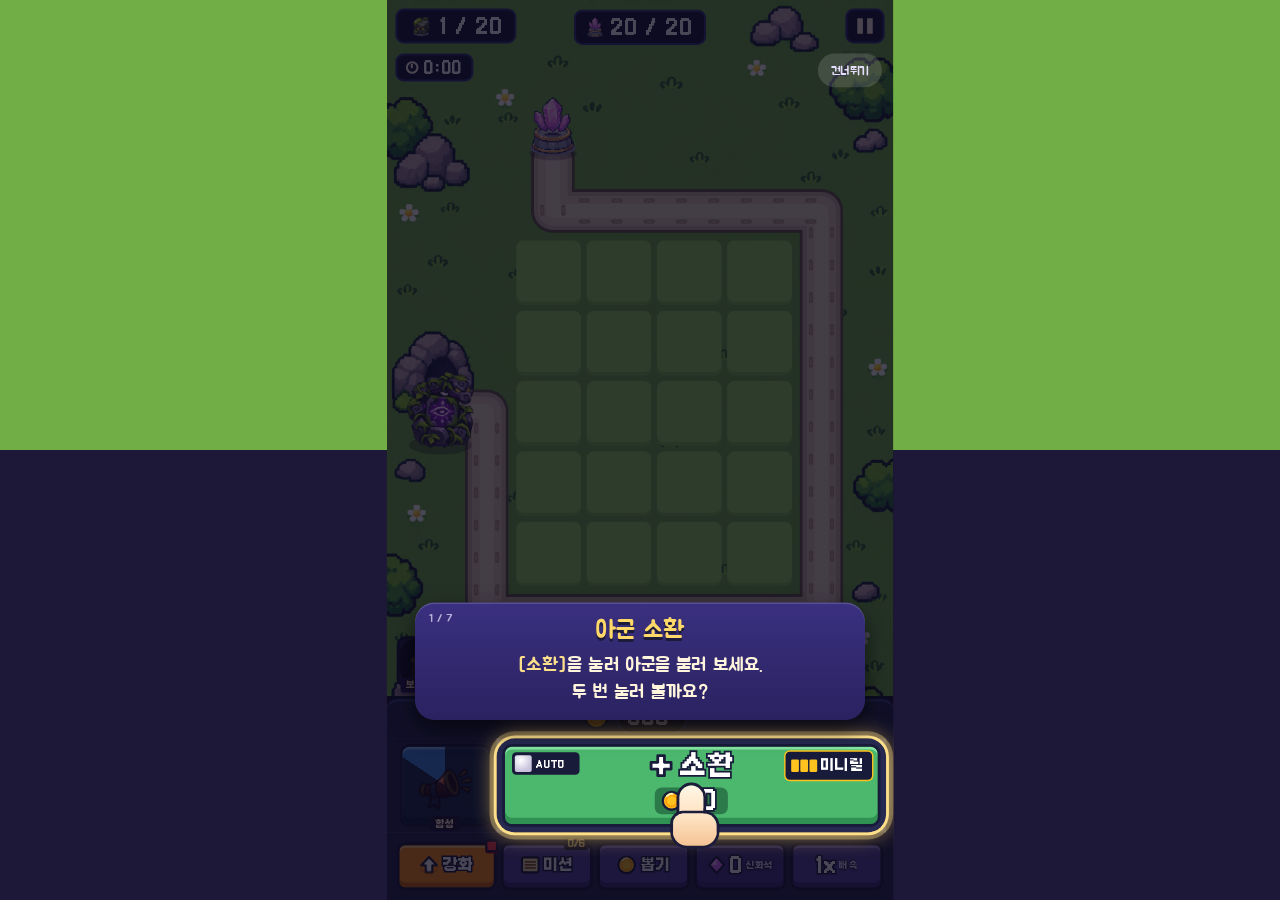
==== v3/game.html @ de02b801 "deploy 202611251339" ====
<!doctype html>
<!-- 마블 디펜스 3 판(4×4 직사각형 밀어 합치기 · 캐릭터 아군 · 매끈한 톤). v3/outgame.html이 ?embed=1로 iframe에 연다(단독으로도 열림).
     규칙(sim)은 본편 js + v3/js 층, 그리기는 v3/js/view3.js(본편 render*.js를 쓰지 않음) -->
<html lang="ko">
<head>
<meta charset="utf-8">
<meta name="robots" content="noindex">
<base href="../">
<meta name="viewport" content="width=device-width, initial-scale=1, viewport-fit=cover, user-scalable=no">
<meta name="theme-color" content="#1b1838">
<title>마블 디펜스 3</title>
<link rel="stylesheet" href="css/font.css?v=202611251339">
<link rel="stylesheet" href="css/style.css?v=202611251339">
<link rel="stylesheet" href="css/v54.css?v=202611251339">
<link rel="stylesheet" href="css/v56.css?v=202611251339">
<link rel="stylesheet" href="css/v57.css?v=202611251339">
<link rel="stylesheet" href="css/v58.css?v=202611251339">
<link rel="stylesheet" href="css/v59.css?v=202611251339">
<link rel="stylesheet" href="v3/lab.css?v=202611251339">
<link rel="stylesheet" href="v3/game.css?v=202611251339">
<link rel="stylesheet" href="v3/game3.css?v=202611251339">
  <link rel="stylesheet" href="v3/tone_game.css?v=202611251339">
<link rel="stylesheet" href="v3/reel3.css?v=202611251339">
</head>
<body class="v3">
<div id="wrap">
  <div id="stage">
    <canvas id="world"></canvas>

    <!-- 위 HUD -->
    <div id="topbar">
      <div class="pill" id="roundPill"><span class="die mini"><i></i><i></i><i></i></span><b id="roundTxt">0 / 20</b></div>
      <div class="pill" id="gauge"><img id="gaugeIco" alt=""><div class="bar"><i id="gaugeFill"></i></div><b id="gaugeTxt">20 / 20</b></div>
      <button class="pill sq" id="pauseBtn" aria-label="일시정지"><span class="pz"></span><span class="pz"></span></button>
    </div>
    <div id="subbar">
      <div id="chips"></div>
      <div id="timeGrp"><div class="pill small" id="timerPill"><span class="clock"></span><b id="timerTxt">0:21</b></div></div>
    </div>
    <div id="waveChip" class="v3chip"></div>
    <div id="bossBar" hidden><b id="bossName">보스</b><span id="bossInfo"></span><div class="bar"><i id="bossFill"></i></div></div>
    <div id="warnFx" hidden><div class="vig"></div><div class="dim"></div><div class="info"><b id="warnName">보스</b><span id="warnDesc"></span><small id="warnSub"></small></div><div class="band"><div class="stripes"></div><div class="mid"><b class="wt">WARNING</b><img id="warnImg" alt=""></div><div class="stripes"></div></div></div>
    <div id="missionBox" class="hudbox" hidden><div class="hd">미션 <span id="missionTime"></span></div><div id="missionName"></div><div class="bar"><i id="missionFill"></i></div><div id="missionProg"></div></div>
    <div id="comboBox" class="hudbox" hidden><div class="hd">연속 출동</div><div id="comboN">×0</div><div id="comboPct">+0%</div><div id="stackTxt" hidden></div></div>

    <button id="p2Btn" hidden><span class="p2tag">2P</span><span class="dice2"><span class="die" id="p2A"></span><span class="die" id="p2B"></span></span><b id="p2Cost">20</b><i id="p2Gold">금화 0</i></button>
    <button id="truckBtn" class="roundbtn" aria-label="보물 수레"><img src="v3/img/px/obj/cart.png" alt="" onerror="this.src='assets/img/x_truck.png'"><div class="cd" id="truckCd"></div><span class="tag">보물 수레</span></button>

    <div id="offerCard" hidden>
      <div class="oc-imgs"><img id="ocFrom" alt=""><span class="arr">▶</span><img id="ocTo" alt=""></div>
      <div class="oc-mid"><div class="oc-k">단계업</div><div class="oc-n" id="ocName"></div><label class="oc-auto"><input type="checkbox" id="ocAuto"> 자동</label></div>
      <div class="oc-btns"><button id="offerBtn"><span class="up">▲</span><span class="cc"><span class="coin"></span><b id="offerCost">0</b></span></button><button id="ocNo">넘기기</button></div>
      <i id="offerBar"></i>
    </div>

    <!-- 아래 조작 패널: 금화 · [지휘관] [소환] [강화] — 강화(능력치 업)는 단추를 눌러야 뜨는 창(랜덤다이스2 · 운빨존많겜처럼 상시 노출 X) -->
    <div id="panel">
      <div id="goldRow"><span class="coin big"></span><b id="goldTxt">0</b></div>
      <div id="mainRow">
        <button id="cmdBtn" class="roundbtn" aria-label="지휘관"><img id="cmdImg" alt=""><div class="cd" id="cmdCd"></div><span class="tag" id="cmdTag">지휘관</span></button>
        <button id="gdBtn" class="slot" hidden><img id="gdImg" alt=""><b id="gdN">×0</b><span class="lab">황금 주사위</span></button>
        <button id="rollBtn"><div class="dice2"><span class="die" id="dieA"></span><span class="die" id="dieB"></span></div><div class="cost"><span class="coin"></span><b id="rollCost">10</b></div><span id="autoBtn" role="switch" aria-checked="false" aria-label="자동 소환"><i class="kn"></i><b>AUTO</b></span></button>
        <div id="pawnSlot" class="slot" hidden><img id="pawnImg" alt=""><span class="lab" id="pawnName"></span></div>
        <div id="dpad" role="group" aria-label="밀기 방향"><button data-d="-V" class="dp up" aria-label="위로 밀기"></button><button data-d="-U" class="dp lf" aria-label="왼쪽으로 밀기"></button><button data-d="+U" class="dp rt" aria-label="오른쪽으로 밀기"></button><button data-d="+V" class="dp dn" aria-label="아래로 밀기"></button><span class="dpc">밀기</span></div>
      </div>
      <!-- [v3.1] 아래 줄(랜다2 · 운빨존많겜 아래 줄처럼): 미션 · 조합(전설 · 신화) · 신화석 · 배속 -->
      <div id="subRow">
        <button id="upBtn" class="sub" aria-label="강화" aria-expanded="false"><span class="ico"></span><b>강화</b><i class="dot" hidden></i></button>
        <button id="misBtn" class="sub"><span class="si mis"></span><b>미션</b><i id="misN">0/6</i></button>
        <button id="mixBtn" class="sub"><span class="si mix"></span><b>조합</b><i id="mixN" hidden>!</i></button>
        <div id="mythChip" class="sub chip3"><span class="si gem"></span><b id="mythN">0</b><small>신화석</small></div>
        <button id="spdBtn" class="sub"><b id="spdTxt">1x</b><small>배속</small></button>
      </div>
      <div id="v3Sheet" hidden><div class="us-hd"><b id="v3SheetT">조합</b><span id="v3SheetS"></span><button id="v3SheetX" aria-label="닫기">✕</button></div><div id="v3SheetB"></div></div>
      <div id="upSheet" hidden>
        <div class="us-hd"><b>아군 강화</b><span>강화는 판이 끝날 때까지 유지돼요</span><button id="upClose" aria-label="닫기">✕</button></div>
        <div id="deckRow"></div>
      </div>
    </div>

    <canvas id="top"></canvas>
    <div id="infoBox" hidden></div>
    <div id="toast" hidden></div>
    <div id="modal" hidden></div>
    <div id="errbox" hidden></div>
    <div id="loading"><div class="ld">불러오는 중…</div></div>
  </div>
</div>
<script src="v3/js/manifest3.js?v=202611251339"></script>
<script src="js/data.js?v=202611251339"></script>
<script src="v3/js/geom3.js?v=202611251339"></script>
<script src="js/meta.js?v=202611251339"></script>
<script src="v3/js/v2_data.js?v=202611251339"></script>
<script src="v3/js/v3_data.js?v=202611251339"></script>
<script src="js/behave.js?v=202611251339"></script>
<script src="js/coop.js?v=202611251339"></script>
<script src="js/sim.js?v=202611251339"></script>
<script src="v3/js/lab_cfg.js?v=202611251339"></script>
<script src="v3/js/lab_core.js?v=202611251339"></script>
<script src="v3/js/lab_geo.js?v=202611251339"></script>
<script src="v3/js/lab_slide.js?v=202611251339"></script>
<script>LAB_CORE(SIM, DATA, GEOM, LAB); LAB_SLIDE(SIM, DATA, GEOM, LAB, LAB_GEO);</script>
<script src="v3/js/grade3.js?v=202611251339"></script>
<script>GRADE3.install(SIM, DATA);</script>
<script src="v3/js/lab_botlogic.js?v=202611251339"></script>
<script src="js/audio.js?v=202611251339"></script>
<script src="js/haptic.js?v=202611251339"></script>
<script src="js/net.js?v=202611251339"></script>
<script src="v3/js/view3.js?v=202611251339"></script>
<script src="v3/js/fxsheets.js?v=202611251339"></script>
<script src="v3/js/fx3.js?v=202611251339"></script>
<script src="js/ui.js?v=202611251339"></script>
<script src="v3/js/lab_app.js?v=202611251339"></script>
<script src="v3/js/lab_ui.js?v=202611251339"></script>
<script src="v3/js/ui3.js?v=202611251339"></script>
<script src="v3/js/tut3.js?v=202611251339"></script>
<script src="v3/js/reel3.js?v=202611251339"></script>
<script src="js/main.js?v=202611251339"></script>
</body>
</html>
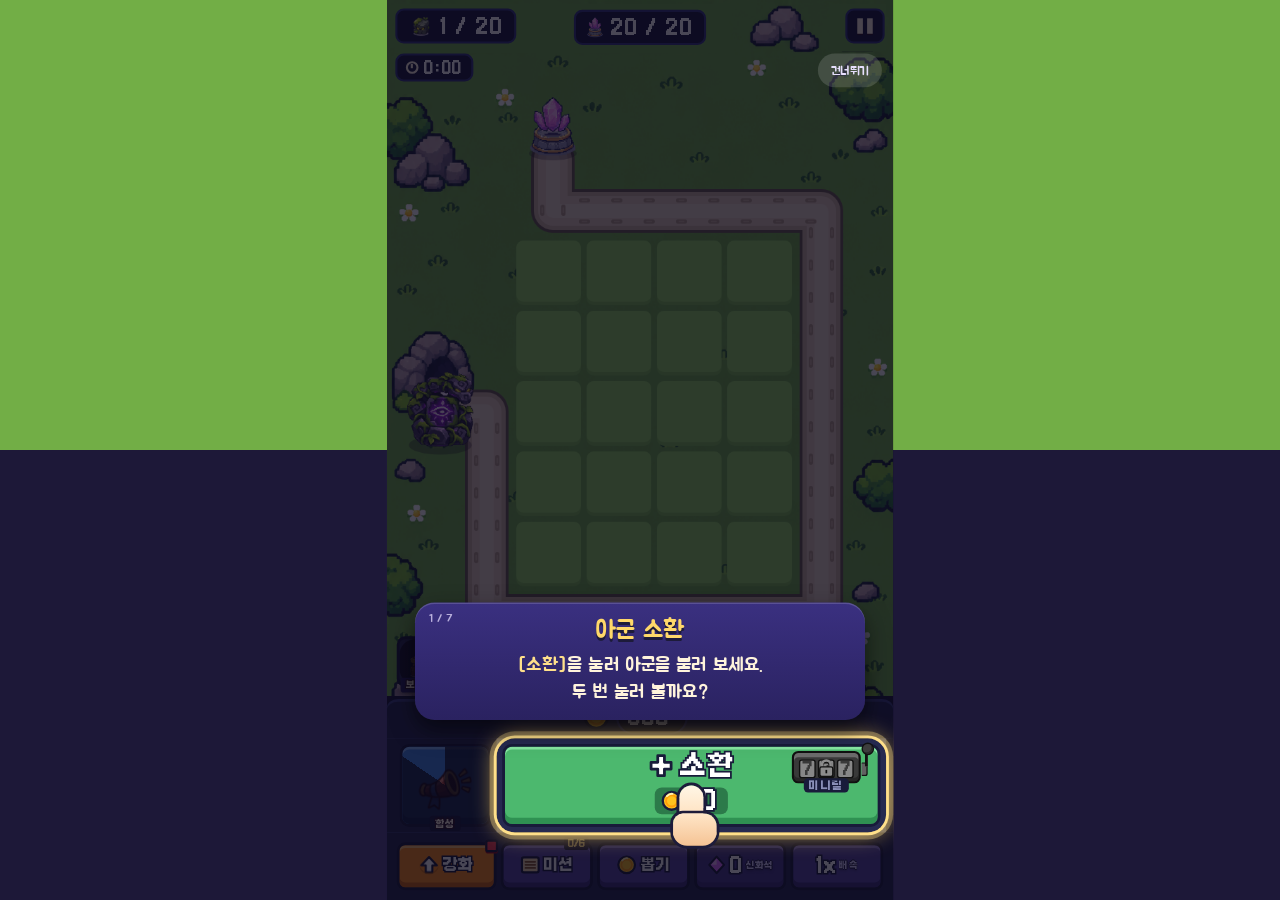
==== commit b65c0730: "deploy 202611251420" ====
--- a/v3/game.html
+++ b/v3/game.html
@@ -9,18 +9,18 @@
 <meta name="viewport" content="width=device-width, initial-scale=1, viewport-fit=cover, user-scalable=no">
 <meta name="theme-color" content="#1b1838">
 <title>마블 디펜스 3</title>
-<link rel="stylesheet" href="css/font.css?v=202611251339">
-<link rel="stylesheet" href="css/style.css?v=202611251339">
-<link rel="stylesheet" href="css/v54.css?v=202611251339">
-<link rel="stylesheet" href="css/v56.css?v=202611251339">
-<link rel="stylesheet" href="css/v57.css?v=202611251339">
-<link rel="stylesheet" href="css/v58.css?v=202611251339">
-<link rel="stylesheet" href="css/v59.css?v=202611251339">
-<link rel="stylesheet" href="v3/lab.css?v=202611251339">
-<link rel="stylesheet" href="v3/game.css?v=202611251339">
-<link rel="stylesheet" href="v3/game3.css?v=202611251339">
-  <link rel="stylesheet" href="v3/tone_game.css?v=202611251339">
-<link rel="stylesheet" href="v3/reel3.css?v=202611251339">
+<link rel="stylesheet" href="css/font.css?v=202611251420">
+<link rel="stylesheet" href="css/style.css?v=202611251420">
+<link rel="stylesheet" href="css/v54.css?v=202611251420">
+<link rel="stylesheet" href="css/v56.css?v=202611251420">
+<link rel="stylesheet" href="css/v57.css?v=202611251420">
+<link rel="stylesheet" href="css/v58.css?v=202611251420">
+<link rel="stylesheet" href="css/v59.css?v=202611251420">
+<link rel="stylesheet" href="v3/lab.css?v=202611251420">
+<link rel="stylesheet" href="v3/game.css?v=202611251420">
+<link rel="stylesheet" href="v3/game3.css?v=202611251420">
+  <link rel="stylesheet" href="v3/tone_game.css?v=202611251420">
+<link rel="stylesheet" href="v3/reel3.css?v=202611251420">
 </head>
 <body class="v3">
 <div id="wrap">
@@ -86,35 +86,35 @@
     <div id="loading"><div class="ld">불러오는 중…</div></div>
   </div>
 </div>
-<script src="v3/js/manifest3.js?v=202611251339"></script>
-<script src="js/data.js?v=202611251339"></script>
-<script src="v3/js/geom3.js?v=202611251339"></script>
-<script src="js/meta.js?v=202611251339"></script>
-<script src="v3/js/v2_data.js?v=202611251339"></script>
-<script src="v3/js/v3_data.js?v=202611251339"></script>
-<script src="js/behave.js?v=202611251339"></script>
-<script src="js/coop.js?v=202611251339"></script>
-<script src="js/sim.js?v=202611251339"></script>
-<script src="v3/js/lab_cfg.js?v=202611251339"></script>
-<script src="v3/js/lab_core.js?v=202611251339"></script>
-<script src="v3/js/lab_geo.js?v=202611251339"></script>
-<script src="v3/js/lab_slide.js?v=202611251339"></script>
+<script src="v3/js/manifest3.js?v=202611251420"></script>
+<script src="js/data.js?v=202611251420"></script>
+<script src="v3/js/geom3.js?v=202611251420"></script>
+<script src="js/meta.js?v=202611251420"></script>
+<script src="v3/js/v2_data.js?v=202611251420"></script>
+<script src="v3/js/v3_data.js?v=202611251420"></script>
+<script src="js/behave.js?v=202611251420"></script>
+<script src="js/coop.js?v=202611251420"></script>
+<script src="js/sim.js?v=202611251420"></script>
+<script src="v3/js/lab_cfg.js?v=202611251420"></script>
+<script src="v3/js/lab_core.js?v=202611251420"></script>
+<script src="v3/js/lab_geo.js?v=202611251420"></script>
+<script src="v3/js/lab_slide.js?v=202611251420"></script>
 <script>LAB_CORE(SIM, DATA, GEOM, LAB); LAB_SLIDE(SIM, DATA, GEOM, LAB, LAB_GEO);</script>
-<script src="v3/js/grade3.js?v=202611251339"></script>
+<script src="v3/js/grade3.js?v=202611251420"></script>
 <script>GRADE3.install(SIM, DATA);</script>
-<script src="v3/js/lab_botlogic.js?v=202611251339"></script>
-<script src="js/audio.js?v=202611251339"></script>
-<script src="js/haptic.js?v=202611251339"></script>
-<script src="js/net.js?v=202611251339"></script>
-<script src="v3/js/view3.js?v=202611251339"></script>
-<script src="v3/js/fxsheets.js?v=202611251339"></script>
-<script src="v3/js/fx3.js?v=202611251339"></script>
-<script src="js/ui.js?v=202611251339"></script>
-<script src="v3/js/lab_app.js?v=202611251339"></script>
-<script src="v3/js/lab_ui.js?v=202611251339"></script>
-<script src="v3/js/ui3.js?v=202611251339"></script>
-<script src="v3/js/tut3.js?v=202611251339"></script>
-<script src="v3/js/reel3.js?v=202611251339"></script>
-<script src="js/main.js?v=202611251339"></script>
+<script src="v3/js/lab_botlogic.js?v=202611251420"></script>
+<script src="js/audio.js?v=202611251420"></script>
+<script src="js/haptic.js?v=202611251420"></script>
+<script src="js/net.js?v=202611251420"></script>
+<script src="v3/js/view3.js?v=202611251420"></script>
+<script src="v3/js/fxsheets.js?v=202611251420"></script>
+<script src="v3/js/fx3.js?v=202611251420"></script>
+<script src="js/ui.js?v=202611251420"></script>
+<script src="v3/js/lab_app.js?v=202611251420"></script>
+<script src="v3/js/lab_ui.js?v=202611251420"></script>
+<script src="v3/js/ui3.js?v=202611251420"></script>
+<script src="v3/js/tut3.js?v=202611251420"></script>
+<script src="v3/js/reel3.js?v=202611251420"></script>
+<script src="js/main.js?v=202611251420"></script>
 </body>
 </html>
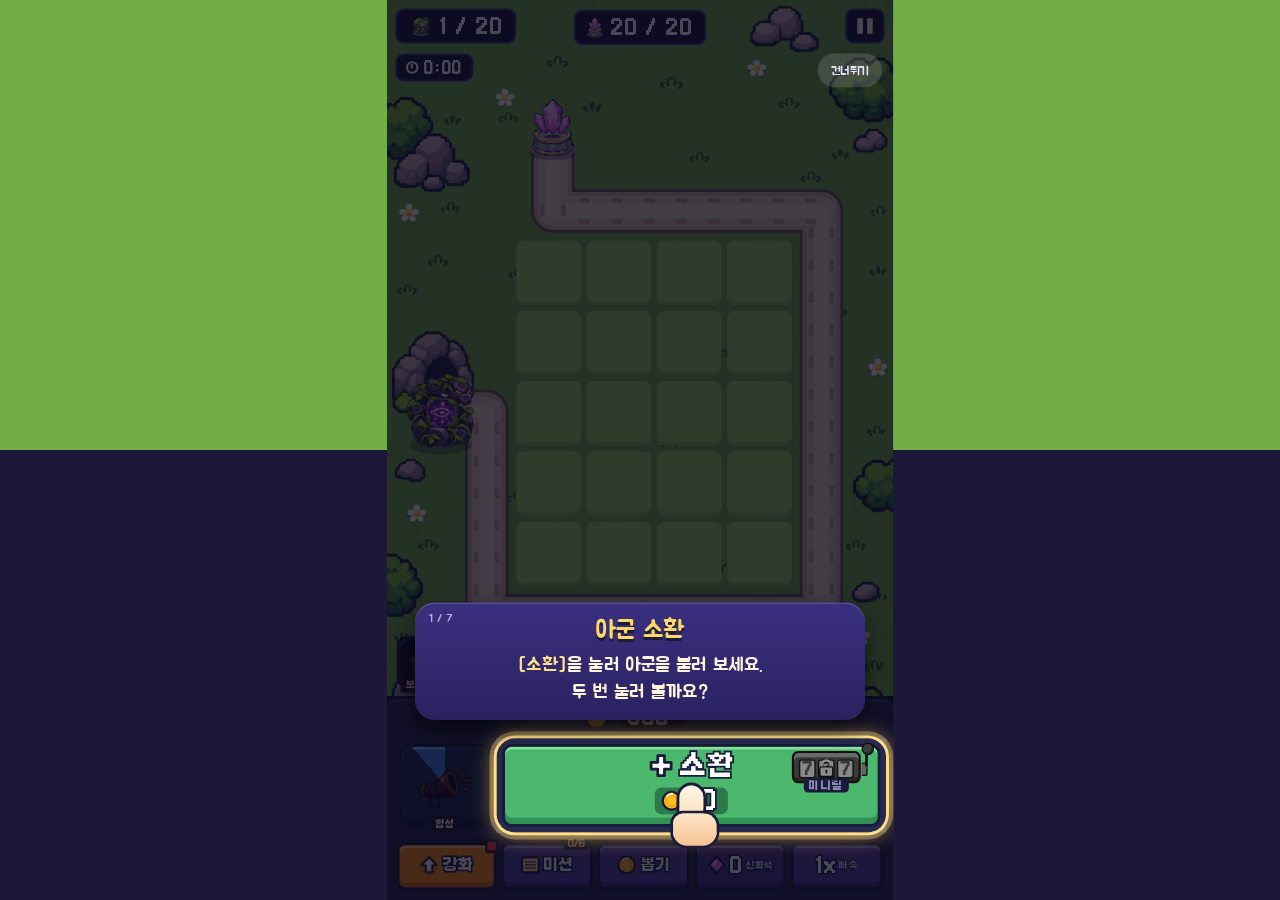
==== commit 2bafccb1: "deploy 202611251504" ====
--- a/v3/game.html
+++ b/v3/game.html
@@ -9,18 +9,18 @@
 <meta name="viewport" content="width=device-width, initial-scale=1, viewport-fit=cover, user-scalable=no">
 <meta name="theme-color" content="#1b1838">
 <title>마블 디펜스 3</title>
-<link rel="stylesheet" href="css/font.css?v=202611251420">
-<link rel="stylesheet" href="css/style.css?v=202611251420">
-<link rel="stylesheet" href="css/v54.css?v=202611251420">
-<link rel="stylesheet" href="css/v56.css?v=202611251420">
-<link rel="stylesheet" href="css/v57.css?v=202611251420">
-<link rel="stylesheet" href="css/v58.css?v=202611251420">
-<link rel="stylesheet" href="css/v59.css?v=202611251420">
-<link rel="stylesheet" href="v3/lab.css?v=202611251420">
-<link rel="stylesheet" href="v3/game.css?v=202611251420">
-<link rel="stylesheet" href="v3/game3.css?v=202611251420">
-  <link rel="stylesheet" href="v3/tone_game.css?v=202611251420">
-<link rel="stylesheet" href="v3/reel3.css?v=202611251420">
+<link rel="stylesheet" href="css/font.css?v=202611251504">
+<link rel="stylesheet" href="css/style.css?v=202611251504">
+<link rel="stylesheet" href="css/v54.css?v=202611251504">
+<link rel="stylesheet" href="css/v56.css?v=202611251504">
+<link rel="stylesheet" href="css/v57.css?v=202611251504">
+<link rel="stylesheet" href="css/v58.css?v=202611251504">
+<link rel="stylesheet" href="css/v59.css?v=202611251504">
+<link rel="stylesheet" href="v3/lab.css?v=202611251504">
+<link rel="stylesheet" href="v3/game.css?v=202611251504">
+<link rel="stylesheet" href="v3/game3.css?v=202611251504">
+  <link rel="stylesheet" href="v3/tone_game.css?v=202611251504">
+<link rel="stylesheet" href="v3/reel3.css?v=202611251504">
 </head>
 <body class="v3">
 <div id="wrap">
@@ -86,35 +86,35 @@
     <div id="loading"><div class="ld">불러오는 중…</div></div>
   </div>
 </div>
-<script src="v3/js/manifest3.js?v=202611251420"></script>
-<script src="js/data.js?v=202611251420"></script>
-<script src="v3/js/geom3.js?v=202611251420"></script>
-<script src="js/meta.js?v=202611251420"></script>
-<script src="v3/js/v2_data.js?v=202611251420"></script>
-<script src="v3/js/v3_data.js?v=202611251420"></script>
-<script src="js/behave.js?v=202611251420"></script>
-<script src="js/coop.js?v=202611251420"></script>
-<script src="js/sim.js?v=202611251420"></script>
-<script src="v3/js/lab_cfg.js?v=202611251420"></script>
-<script src="v3/js/lab_core.js?v=202611251420"></script>
-<script src="v3/js/lab_geo.js?v=202611251420"></script>
-<script src="v3/js/lab_slide.js?v=202611251420"></script>
+<script src="v3/js/manifest3.js?v=202611251504"></script>
+<script src="js/data.js?v=202611251504"></script>
+<script src="v3/js/geom3.js?v=202611251504"></script>
+<script src="js/meta.js?v=202611251504"></script>
+<script src="v3/js/v2_data.js?v=202611251504"></script>
+<script src="v3/js/v3_data.js?v=202611251504"></script>
+<script src="js/behave.js?v=202611251504"></script>
+<script src="js/coop.js?v=202611251504"></script>
+<script src="js/sim.js?v=202611251504"></script>
+<script src="v3/js/lab_cfg.js?v=202611251504"></script>
+<script src="v3/js/lab_core.js?v=202611251504"></script>
+<script src="v3/js/lab_geo.js?v=202611251504"></script>
+<script src="v3/js/lab_slide.js?v=202611251504"></script>
 <script>LAB_CORE(SIM, DATA, GEOM, LAB); LAB_SLIDE(SIM, DATA, GEOM, LAB, LAB_GEO);</script>
-<script src="v3/js/grade3.js?v=202611251420"></script>
+<script src="v3/js/grade3.js?v=202611251504"></script>
 <script>GRADE3.install(SIM, DATA);</script>
-<script src="v3/js/lab_botlogic.js?v=202611251420"></script>
-<script src="js/audio.js?v=202611251420"></script>
-<script src="js/haptic.js?v=202611251420"></script>
-<script src="js/net.js?v=202611251420"></script>
-<script src="v3/js/view3.js?v=202611251420"></script>
-<script src="v3/js/fxsheets.js?v=202611251420"></script>
-<script src="v3/js/fx3.js?v=202611251420"></script>
-<script src="js/ui.js?v=202611251420"></script>
-<script src="v3/js/lab_app.js?v=202611251420"></script>
-<script src="v3/js/lab_ui.js?v=202611251420"></script>
-<script src="v3/js/ui3.js?v=202611251420"></script>
-<script src="v3/js/tut3.js?v=202611251420"></script>
-<script src="v3/js/reel3.js?v=202611251420"></script>
-<script src="js/main.js?v=202611251420"></script>
+<script src="v3/js/lab_botlogic.js?v=202611251504"></script>
+<script src="js/audio.js?v=202611251504"></script>
+<script src="js/haptic.js?v=202611251504"></script>
+<script src="js/net.js?v=202611251504"></script>
+<script src="v3/js/view3.js?v=202611251504"></script>
+<script src="v3/js/fxsheets.js?v=202611251504"></script>
+<script src="v3/js/fx3.js?v=202611251504"></script>
+<script src="js/ui.js?v=202611251504"></script>
+<script src="v3/js/lab_app.js?v=202611251504"></script>
+<script src="v3/js/lab_ui.js?v=202611251504"></script>
+<script src="v3/js/ui3.js?v=202611251504"></script>
+<script src="v3/js/tut3.js?v=202611251504"></script>
+<script src="v3/js/reel3.js?v=202611251504"></script>
+<script src="js/main.js?v=202611251504"></script>
 </body>
 </html>
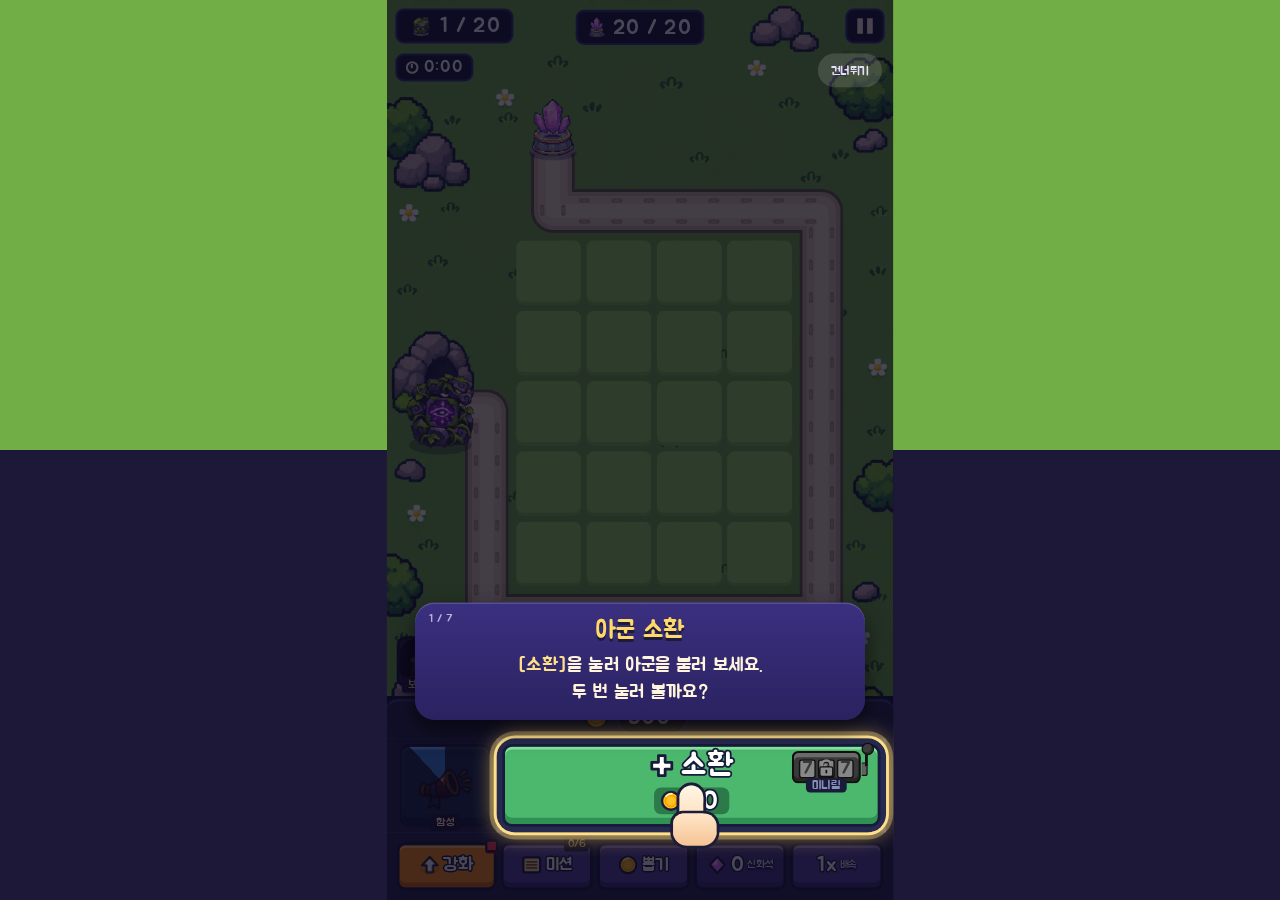
==== commit bd01f30e: "deploy 202611251533" ====
--- a/v3/game.html
+++ b/v3/game.html
@@ -9,18 +9,18 @@
 <meta name="viewport" content="width=device-width, initial-scale=1, viewport-fit=cover, user-scalable=no">
 <meta name="theme-color" content="#1b1838">
 <title>마블 디펜스 3</title>
-<link rel="stylesheet" href="css/font.css?v=202611251504">
-<link rel="stylesheet" href="css/style.css?v=202611251504">
-<link rel="stylesheet" href="css/v54.css?v=202611251504">
-<link rel="stylesheet" href="css/v56.css?v=202611251504">
-<link rel="stylesheet" href="css/v57.css?v=202611251504">
-<link rel="stylesheet" href="css/v58.css?v=202611251504">
-<link rel="stylesheet" href="css/v59.css?v=202611251504">
-<link rel="stylesheet" href="v3/lab.css?v=202611251504">
-<link rel="stylesheet" href="v3/game.css?v=202611251504">
-<link rel="stylesheet" href="v3/game3.css?v=202611251504">
-  <link rel="stylesheet" href="v3/tone_game.css?v=202611251504">
-<link rel="stylesheet" href="v3/reel3.css?v=202611251504">
+<link rel="stylesheet" href="css/font.css?v=202611251533">
+<link rel="stylesheet" href="css/style.css?v=202611251533">
+<link rel="stylesheet" href="css/v54.css?v=202611251533">
+<link rel="stylesheet" href="css/v56.css?v=202611251533">
+<link rel="stylesheet" href="css/v57.css?v=202611251533">
+<link rel="stylesheet" href="css/v58.css?v=202611251533">
+<link rel="stylesheet" href="css/v59.css?v=202611251533">
+<link rel="stylesheet" href="v3/lab.css?v=202611251533">
+<link rel="stylesheet" href="v3/game.css?v=202611251533">
+<link rel="stylesheet" href="v3/game3.css?v=202611251533">
+  <link rel="stylesheet" href="v3/tone_game.css?v=202611251533">
+<link rel="stylesheet" href="v3/reel3.css?v=202611251533">
 </head>
 <body class="v3">
 <div id="wrap">
@@ -86,35 +86,35 @@
     <div id="loading"><div class="ld">불러오는 중…</div></div>
   </div>
 </div>
-<script src="v3/js/manifest3.js?v=202611251504"></script>
-<script src="js/data.js?v=202611251504"></script>
-<script src="v3/js/geom3.js?v=202611251504"></script>
-<script src="js/meta.js?v=202611251504"></script>
-<script src="v3/js/v2_data.js?v=202611251504"></script>
-<script src="v3/js/v3_data.js?v=202611251504"></script>
-<script src="js/behave.js?v=202611251504"></script>
-<script src="js/coop.js?v=202611251504"></script>
-<script src="js/sim.js?v=202611251504"></script>
-<script src="v3/js/lab_cfg.js?v=202611251504"></script>
-<script src="v3/js/lab_core.js?v=202611251504"></script>
-<script src="v3/js/lab_geo.js?v=202611251504"></script>
-<script src="v3/js/lab_slide.js?v=202611251504"></script>
+<script src="v3/js/manifest3.js?v=202611251533"></script>
+<script src="js/data.js?v=202611251533"></script>
+<script src="v3/js/geom3.js?v=202611251533"></script>
+<script src="js/meta.js?v=202611251533"></script>
+<script src="v3/js/v2_data.js?v=202611251533"></script>
+<script src="v3/js/v3_data.js?v=202611251533"></script>
+<script src="js/behave.js?v=202611251533"></script>
+<script src="js/coop.js?v=202611251533"></script>
+<script src="js/sim.js?v=202611251533"></script>
+<script src="v3/js/lab_cfg.js?v=202611251533"></script>
+<script src="v3/js/lab_core.js?v=202611251533"></script>
+<script src="v3/js/lab_geo.js?v=202611251533"></script>
+<script src="v3/js/lab_slide.js?v=202611251533"></script>
 <script>LAB_CORE(SIM, DATA, GEOM, LAB); LAB_SLIDE(SIM, DATA, GEOM, LAB, LAB_GEO);</script>
-<script src="v3/js/grade3.js?v=202611251504"></script>
+<script src="v3/js/grade3.js?v=202611251533"></script>
 <script>GRADE3.install(SIM, DATA);</script>
-<script src="v3/js/lab_botlogic.js?v=202611251504"></script>
-<script src="js/audio.js?v=202611251504"></script>
-<script src="js/haptic.js?v=202611251504"></script>
-<script src="js/net.js?v=202611251504"></script>
-<script src="v3/js/view3.js?v=202611251504"></script>
-<script src="v3/js/fxsheets.js?v=202611251504"></script>
-<script src="v3/js/fx3.js?v=202611251504"></script>
-<script src="js/ui.js?v=202611251504"></script>
-<script src="v3/js/lab_app.js?v=202611251504"></script>
-<script src="v3/js/lab_ui.js?v=202611251504"></script>
-<script src="v3/js/ui3.js?v=202611251504"></script>
-<script src="v3/js/tut3.js?v=202611251504"></script>
-<script src="v3/js/reel3.js?v=202611251504"></script>
-<script src="js/main.js?v=202611251504"></script>
+<script src="v3/js/lab_botlogic.js?v=202611251533"></script>
+<script src="js/audio.js?v=202611251533"></script>
+<script src="js/haptic.js?v=202611251533"></script>
+<script src="js/net.js?v=202611251533"></script>
+<script src="v3/js/view3.js?v=202611251533"></script>
+<script src="v3/js/fxsheets.js?v=202611251533"></script>
+<script src="v3/js/fx3.js?v=202611251533"></script>
+<script src="js/ui.js?v=202611251533"></script>
+<script src="v3/js/lab_app.js?v=202611251533"></script>
+<script src="v3/js/lab_ui.js?v=202611251533"></script>
+<script src="v3/js/ui3.js?v=202611251533"></script>
+<script src="v3/js/tut3.js?v=202611251533"></script>
+<script src="v3/js/reel3.js?v=202611251533"></script>
+<script src="js/main.js?v=202611251533"></script>
 </body>
 </html>
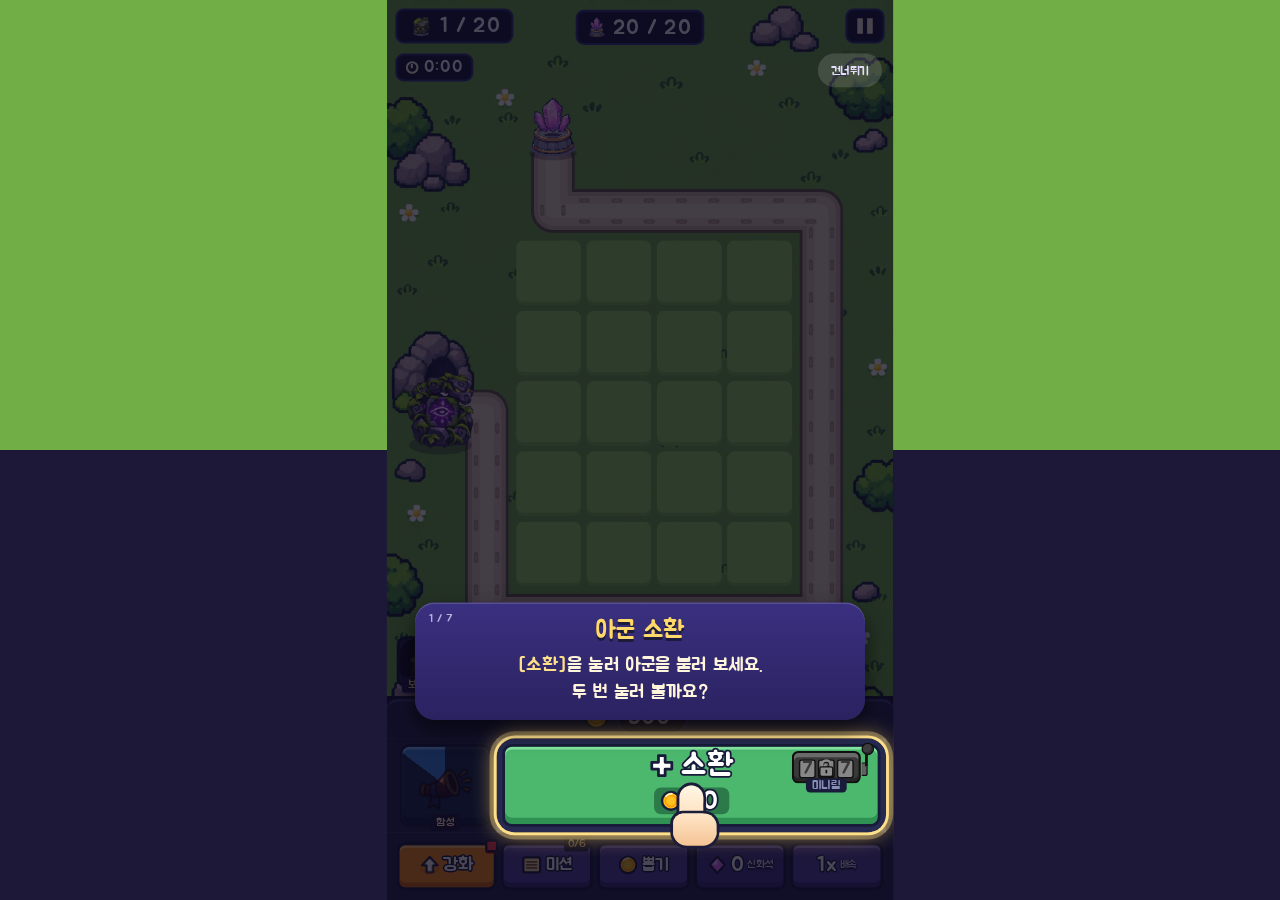
==== commit c98fdbd3: "deploy 202611261556" ====
--- a/v3/game.html
+++ b/v3/game.html
@@ -9,18 +9,19 @@
 <meta name="viewport" content="width=device-width, initial-scale=1, viewport-fit=cover, user-scalable=no">
 <meta name="theme-color" content="#1b1838">
 <title>마블 디펜스 3</title>
-<link rel="stylesheet" href="css/font.css?v=202611251533">
-<link rel="stylesheet" href="css/style.css?v=202611251533">
-<link rel="stylesheet" href="css/v54.css?v=202611251533">
-<link rel="stylesheet" href="css/v56.css?v=202611251533">
-<link rel="stylesheet" href="css/v57.css?v=202611251533">
-<link rel="stylesheet" href="css/v58.css?v=202611251533">
-<link rel="stylesheet" href="css/v59.css?v=202611251533">
-<link rel="stylesheet" href="v3/lab.css?v=202611251533">
-<link rel="stylesheet" href="v3/game.css?v=202611251533">
-<link rel="stylesheet" href="v3/game3.css?v=202611251533">
-  <link rel="stylesheet" href="v3/tone_game.css?v=202611251533">
-<link rel="stylesheet" href="v3/reel3.css?v=202611251533">
+<link rel="stylesheet" href="css/font.css?v=202611261556">
+<link rel="stylesheet" href="css/style.css?v=202611261556">
+<link rel="stylesheet" href="css/v54.css?v=202611261556">
+<link rel="stylesheet" href="css/v56.css?v=202611261556">
+<link rel="stylesheet" href="css/v57.css?v=202611261556">
+<link rel="stylesheet" href="css/v58.css?v=202611261556">
+<link rel="stylesheet" href="css/v59.css?v=202611261556">
+<link rel="stylesheet" href="v3/lab.css?v=202611261556">
+<link rel="stylesheet" href="v3/game.css?v=202611261556">
+<link rel="stylesheet" href="v3/game3.css?v=202611261556">
+  <link rel="stylesheet" href="v3/tone_game.css?v=202611261556">
+<link rel="stylesheet" href="v3/reel3.css?v=202611261556">
+<link rel="stylesheet" href="v3/prep3.css?v=202611261556">
 </head>
 <body class="v3">
 <div id="wrap">
@@ -86,35 +87,38 @@
     <div id="loading"><div class="ld">불러오는 중…</div></div>
   </div>
 </div>
-<script src="v3/js/manifest3.js?v=202611251533"></script>
-<script src="js/data.js?v=202611251533"></script>
-<script src="v3/js/geom3.js?v=202611251533"></script>
-<script src="js/meta.js?v=202611251533"></script>
-<script src="v3/js/v2_data.js?v=202611251533"></script>
-<script src="v3/js/v3_data.js?v=202611251533"></script>
-<script src="js/behave.js?v=202611251533"></script>
-<script src="js/coop.js?v=202611251533"></script>
-<script src="js/sim.js?v=202611251533"></script>
-<script src="v3/js/lab_cfg.js?v=202611251533"></script>
-<script src="v3/js/lab_core.js?v=202611251533"></script>
-<script src="v3/js/lab_geo.js?v=202611251533"></script>
-<script src="v3/js/lab_slide.js?v=202611251533"></script>
+<script src="v3/js/manifest3.js?v=202611261556"></script>
+<script src="js/data.js?v=202611261556"></script>
+<script src="v3/js/geom3.js?v=202611261556"></script>
+<script src="js/meta.js?v=202611261556"></script>
+<script src="v3/js/v2_data.js?v=202611261556"></script>
+<script src="v3/js/v3_data.js?v=202611261556"></script>
+<script src="js/behave.js?v=202611261556"></script>
+<script src="js/coop.js?v=202611261556"></script>
+<script src="js/sim.js?v=202611261556"></script>
+<script src="v3/js/lab_cfg.js?v=202611261556"></script>
+<script src="v3/js/lab_core.js?v=202611261556"></script>
+<script src="v3/js/lab_geo.js?v=202611261556"></script>
+<script src="v3/js/lab_slide.js?v=202611261556"></script>
 <script>LAB_CORE(SIM, DATA, GEOM, LAB); LAB_SLIDE(SIM, DATA, GEOM, LAB, LAB_GEO);</script>
-<script src="v3/js/grade3.js?v=202611251533"></script>
+<script src="v3/js/grade3.js?v=202611261556"></script>
 <script>GRADE3.install(SIM, DATA);</script>
-<script src="v3/js/lab_botlogic.js?v=202611251533"></script>
-<script src="js/audio.js?v=202611251533"></script>
-<script src="js/haptic.js?v=202611251533"></script>
-<script src="js/net.js?v=202611251533"></script>
-<script src="v3/js/view3.js?v=202611251533"></script>
-<script src="v3/js/fxsheets.js?v=202611251533"></script>
-<script src="v3/js/fx3.js?v=202611251533"></script>
-<script src="js/ui.js?v=202611251533"></script>
-<script src="v3/js/lab_app.js?v=202611251533"></script>
-<script src="v3/js/lab_ui.js?v=202611251533"></script>
-<script src="v3/js/ui3.js?v=202611251533"></script>
-<script src="v3/js/tut3.js?v=202611251533"></script>
-<script src="v3/js/reel3.js?v=202611251533"></script>
-<script src="js/main.js?v=202611251533"></script>
+<script src="v3/js/prep3.js?v=202611261556"></script>
+<script>PREP3.install(SIM, DATA);</script>
+<script src="v3/js/lab_botlogic.js?v=202611261556"></script>
+<script src="js/audio.js?v=202611261556"></script>
+<script src="js/haptic.js?v=202611261556"></script>
+<script src="js/net.js?v=202611261556"></script>
+<script src="v3/js/view3.js?v=202611261556"></script>
+<script src="v3/js/fxsheets.js?v=202611261556"></script>
+<script src="v3/js/fx3.js?v=202611261556"></script>
+<script src="js/ui.js?v=202611261556"></script>
+<script src="v3/js/lab_app.js?v=202611261556"></script>
+<script src="v3/js/lab_ui.js?v=202611261556"></script>
+<script src="v3/js/ui3.js?v=202611261556"></script>
+<script src="v3/js/tut3.js?v=202611261556"></script>
+<script src="v3/js/reel3.js?v=202611261556"></script>
+<script src="v3/js/prep3_ui.js?v=202611261556"></script>
+<script src="js/main.js?v=202611261556"></script>
 </body>
 </html>
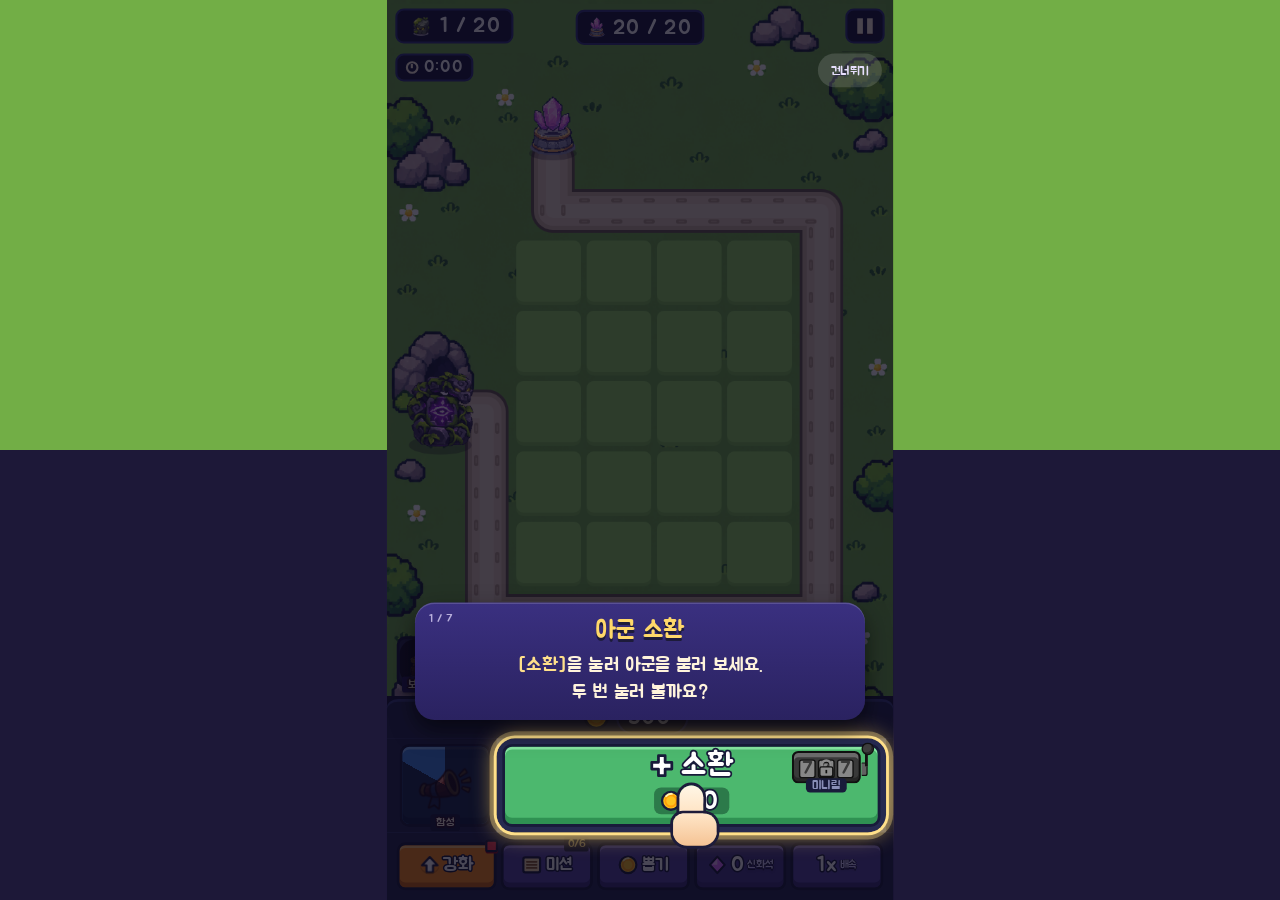
==== commit 7e1c0320: "deploy 202611261633" ====
--- a/v3/game.html
+++ b/v3/game.html
@@ -9,19 +9,19 @@
 <meta name="viewport" content="width=device-width, initial-scale=1, viewport-fit=cover, user-scalable=no">
 <meta name="theme-color" content="#1b1838">
 <title>마블 디펜스 3</title>
-<link rel="stylesheet" href="css/font.css?v=202611261556">
-<link rel="stylesheet" href="css/style.css?v=202611261556">
-<link rel="stylesheet" href="css/v54.css?v=202611261556">
-<link rel="stylesheet" href="css/v56.css?v=202611261556">
-<link rel="stylesheet" href="css/v57.css?v=202611261556">
-<link rel="stylesheet" href="css/v58.css?v=202611261556">
-<link rel="stylesheet" href="css/v59.css?v=202611261556">
-<link rel="stylesheet" href="v3/lab.css?v=202611261556">
-<link rel="stylesheet" href="v3/game.css?v=202611261556">
-<link rel="stylesheet" href="v3/game3.css?v=202611261556">
-  <link rel="stylesheet" href="v3/tone_game.css?v=202611261556">
-<link rel="stylesheet" href="v3/reel3.css?v=202611261556">
-<link rel="stylesheet" href="v3/prep3.css?v=202611261556">
+<link rel="stylesheet" href="css/font.css?v=202611261633">
+<link rel="stylesheet" href="css/style.css?v=202611261633">
+<link rel="stylesheet" href="css/v54.css?v=202611261633">
+<link rel="stylesheet" href="css/v56.css?v=202611261633">
+<link rel="stylesheet" href="css/v57.css?v=202611261633">
+<link rel="stylesheet" href="css/v58.css?v=202611261633">
+<link rel="stylesheet" href="css/v59.css?v=202611261633">
+<link rel="stylesheet" href="v3/lab.css?v=202611261633">
+<link rel="stylesheet" href="v3/game.css?v=202611261633">
+<link rel="stylesheet" href="v3/game3.css?v=202611261633">
+  <link rel="stylesheet" href="v3/tone_game.css?v=202611261633">
+<link rel="stylesheet" href="v3/reel3.css?v=202611261633">
+<link rel="stylesheet" href="v3/prep3.css?v=202611261633">
 </head>
 <body class="v3">
 <div id="wrap">
@@ -87,38 +87,38 @@
     <div id="loading"><div class="ld">불러오는 중…</div></div>
   </div>
 </div>
-<script src="v3/js/manifest3.js?v=202611261556"></script>
-<script src="js/data.js?v=202611261556"></script>
-<script src="v3/js/geom3.js?v=202611261556"></script>
-<script src="js/meta.js?v=202611261556"></script>
-<script src="v3/js/v2_data.js?v=202611261556"></script>
-<script src="v3/js/v3_data.js?v=202611261556"></script>
-<script src="js/behave.js?v=202611261556"></script>
-<script src="js/coop.js?v=202611261556"></script>
-<script src="js/sim.js?v=202611261556"></script>
-<script src="v3/js/lab_cfg.js?v=202611261556"></script>
-<script src="v3/js/lab_core.js?v=202611261556"></script>
-<script src="v3/js/lab_geo.js?v=202611261556"></script>
-<script src="v3/js/lab_slide.js?v=202611261556"></script>
+<script src="v3/js/manifest3.js?v=202611261633"></script>
+<script src="js/data.js?v=202611261633"></script>
+<script src="v3/js/geom3.js?v=202611261633"></script>
+<script src="js/meta.js?v=202611261633"></script>
+<script src="v3/js/v2_data.js?v=202611261633"></script>
+<script src="v3/js/v3_data.js?v=202611261633"></script>
+<script src="js/behave.js?v=202611261633"></script>
+<script src="js/coop.js?v=202611261633"></script>
+<script src="js/sim.js?v=202611261633"></script>
+<script src="v3/js/lab_cfg.js?v=202611261633"></script>
+<script src="v3/js/lab_core.js?v=202611261633"></script>
+<script src="v3/js/lab_geo.js?v=202611261633"></script>
+<script src="v3/js/lab_slide.js?v=202611261633"></script>
 <script>LAB_CORE(SIM, DATA, GEOM, LAB); LAB_SLIDE(SIM, DATA, GEOM, LAB, LAB_GEO);</script>
-<script src="v3/js/grade3.js?v=202611261556"></script>
+<script src="v3/js/grade3.js?v=202611261633"></script>
 <script>GRADE3.install(SIM, DATA);</script>
-<script src="v3/js/prep3.js?v=202611261556"></script>
+<script src="v3/js/prep3.js?v=202611261633"></script>
 <script>PREP3.install(SIM, DATA);</script>
-<script src="v3/js/lab_botlogic.js?v=202611261556"></script>
-<script src="js/audio.js?v=202611261556"></script>
-<script src="js/haptic.js?v=202611261556"></script>
-<script src="js/net.js?v=202611261556"></script>
-<script src="v3/js/view3.js?v=202611261556"></script>
-<script src="v3/js/fxsheets.js?v=202611261556"></script>
-<script src="v3/js/fx3.js?v=202611261556"></script>
-<script src="js/ui.js?v=202611261556"></script>
-<script src="v3/js/lab_app.js?v=202611261556"></script>
-<script src="v3/js/lab_ui.js?v=202611261556"></script>
-<script src="v3/js/ui3.js?v=202611261556"></script>
-<script src="v3/js/tut3.js?v=202611261556"></script>
-<script src="v3/js/reel3.js?v=202611261556"></script>
-<script src="v3/js/prep3_ui.js?v=202611261556"></script>
-<script src="js/main.js?v=202611261556"></script>
+<script src="v3/js/lab_botlogic.js?v=202611261633"></script>
+<script src="js/audio.js?v=202611261633"></script>
+<script src="js/haptic.js?v=202611261633"></script>
+<script src="js/net.js?v=202611261633"></script>
+<script src="v3/js/view3.js?v=202611261633"></script>
+<script src="v3/js/fxsheets.js?v=202611261633"></script>
+<script src="v3/js/fx3.js?v=202611261633"></script>
+<script src="js/ui.js?v=202611261633"></script>
+<script src="v3/js/lab_app.js?v=202611261633"></script>
+<script src="v3/js/lab_ui.js?v=202611261633"></script>
+<script src="v3/js/ui3.js?v=202611261633"></script>
+<script src="v3/js/tut3.js?v=202611261633"></script>
+<script src="v3/js/reel3.js?v=202611261633"></script>
+<script src="v3/js/prep3_ui.js?v=202611261633"></script>
+<script src="js/main.js?v=202611261633"></script>
 </body>
 </html>
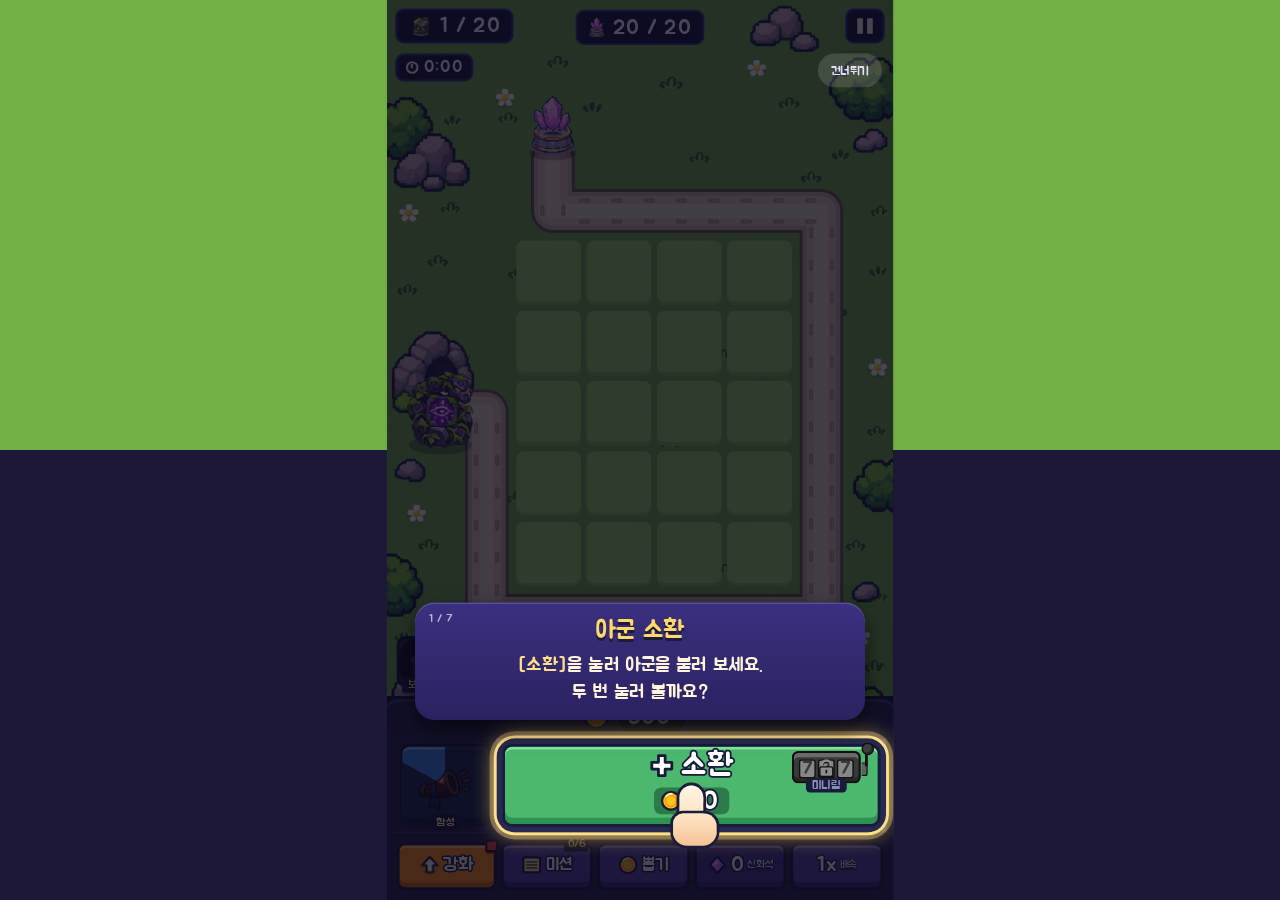
==== commit ec80b74b: "deploy 202611261652" ====
--- a/v3/game.html
+++ b/v3/game.html
@@ -9,19 +9,19 @@
 <meta name="viewport" content="width=device-width, initial-scale=1, viewport-fit=cover, user-scalable=no">
 <meta name="theme-color" content="#1b1838">
 <title>마블 디펜스 3</title>
-<link rel="stylesheet" href="css/font.css?v=202611261633">
-<link rel="stylesheet" href="css/style.css?v=202611261633">
-<link rel="stylesheet" href="css/v54.css?v=202611261633">
-<link rel="stylesheet" href="css/v56.css?v=202611261633">
-<link rel="stylesheet" href="css/v57.css?v=202611261633">
-<link rel="stylesheet" href="css/v58.css?v=202611261633">
-<link rel="stylesheet" href="css/v59.css?v=202611261633">
-<link rel="stylesheet" href="v3/lab.css?v=202611261633">
-<link rel="stylesheet" href="v3/game.css?v=202611261633">
-<link rel="stylesheet" href="v3/game3.css?v=202611261633">
-  <link rel="stylesheet" href="v3/tone_game.css?v=202611261633">
-<link rel="stylesheet" href="v3/reel3.css?v=202611261633">
-<link rel="stylesheet" href="v3/prep3.css?v=202611261633">
+<link rel="stylesheet" href="css/font.css?v=202611261652">
+<link rel="stylesheet" href="css/style.css?v=202611261652">
+<link rel="stylesheet" href="css/v54.css?v=202611261652">
+<link rel="stylesheet" href="css/v56.css?v=202611261652">
+<link rel="stylesheet" href="css/v57.css?v=202611261652">
+<link rel="stylesheet" href="css/v58.css?v=202611261652">
+<link rel="stylesheet" href="css/v59.css?v=202611261652">
+<link rel="stylesheet" href="v3/lab.css?v=202611261652">
+<link rel="stylesheet" href="v3/game.css?v=202611261652">
+<link rel="stylesheet" href="v3/game3.css?v=202611261652">
+  <link rel="stylesheet" href="v3/tone_game.css?v=202611261652">
+<link rel="stylesheet" href="v3/reel3.css?v=202611261652">
+<link rel="stylesheet" href="v3/prep3.css?v=202611261652">
 </head>
 <body class="v3">
 <div id="wrap">
@@ -87,38 +87,38 @@
     <div id="loading"><div class="ld">불러오는 중…</div></div>
   </div>
 </div>
-<script src="v3/js/manifest3.js?v=202611261633"></script>
-<script src="js/data.js?v=202611261633"></script>
-<script src="v3/js/geom3.js?v=202611261633"></script>
-<script src="js/meta.js?v=202611261633"></script>
-<script src="v3/js/v2_data.js?v=202611261633"></script>
-<script src="v3/js/v3_data.js?v=202611261633"></script>
-<script src="js/behave.js?v=202611261633"></script>
-<script src="js/coop.js?v=202611261633"></script>
-<script src="js/sim.js?v=202611261633"></script>
-<script src="v3/js/lab_cfg.js?v=202611261633"></script>
-<script src="v3/js/lab_core.js?v=202611261633"></script>
-<script src="v3/js/lab_geo.js?v=202611261633"></script>
-<script src="v3/js/lab_slide.js?v=202611261633"></script>
+<script src="v3/js/manifest3.js?v=202611261652"></script>
+<script src="js/data.js?v=202611261652"></script>
+<script src="v3/js/geom3.js?v=202611261652"></script>
+<script src="js/meta.js?v=202611261652"></script>
+<script src="v3/js/v2_data.js?v=202611261652"></script>
+<script src="v3/js/v3_data.js?v=202611261652"></script>
+<script src="js/behave.js?v=202611261652"></script>
+<script src="js/coop.js?v=202611261652"></script>
+<script src="js/sim.js?v=202611261652"></script>
+<script src="v3/js/lab_cfg.js?v=202611261652"></script>
+<script src="v3/js/lab_core.js?v=202611261652"></script>
+<script src="v3/js/lab_geo.js?v=202611261652"></script>
+<script src="v3/js/lab_slide.js?v=202611261652"></script>
 <script>LAB_CORE(SIM, DATA, GEOM, LAB); LAB_SLIDE(SIM, DATA, GEOM, LAB, LAB_GEO);</script>
-<script src="v3/js/grade3.js?v=202611261633"></script>
+<script src="v3/js/grade3.js?v=202611261652"></script>
 <script>GRADE3.install(SIM, DATA);</script>
-<script src="v3/js/prep3.js?v=202611261633"></script>
+<script src="v3/js/prep3.js?v=202611261652"></script>
 <script>PREP3.install(SIM, DATA);</script>
-<script src="v3/js/lab_botlogic.js?v=202611261633"></script>
-<script src="js/audio.js?v=202611261633"></script>
-<script src="js/haptic.js?v=202611261633"></script>
-<script src="js/net.js?v=202611261633"></script>
-<script src="v3/js/view3.js?v=202611261633"></script>
-<script src="v3/js/fxsheets.js?v=202611261633"></script>
-<script src="v3/js/fx3.js?v=202611261633"></script>
-<script src="js/ui.js?v=202611261633"></script>
-<script src="v3/js/lab_app.js?v=202611261633"></script>
-<script src="v3/js/lab_ui.js?v=202611261633"></script>
-<script src="v3/js/ui3.js?v=202611261633"></script>
-<script src="v3/js/tut3.js?v=202611261633"></script>
-<script src="v3/js/reel3.js?v=202611261633"></script>
-<script src="v3/js/prep3_ui.js?v=202611261633"></script>
-<script src="js/main.js?v=202611261633"></script>
+<script src="v3/js/lab_botlogic.js?v=202611261652"></script>
+<script src="js/audio.js?v=202611261652"></script>
+<script src="js/haptic.js?v=202611261652"></script>
+<script src="js/net.js?v=202611261652"></script>
+<script src="v3/js/view3.js?v=202611261652"></script>
+<script src="v3/js/fxsheets.js?v=202611261652"></script>
+<script src="v3/js/fx3.js?v=202611261652"></script>
+<script src="js/ui.js?v=202611261652"></script>
+<script src="v3/js/lab_app.js?v=202611261652"></script>
+<script src="v3/js/lab_ui.js?v=202611261652"></script>
+<script src="v3/js/ui3.js?v=202611261652"></script>
+<script src="v3/js/tut3.js?v=202611261652"></script>
+<script src="v3/js/reel3.js?v=202611261652"></script>
+<script src="v3/js/prep3_ui.js?v=202611261652"></script>
+<script src="js/main.js?v=202611261652"></script>
 </body>
 </html>
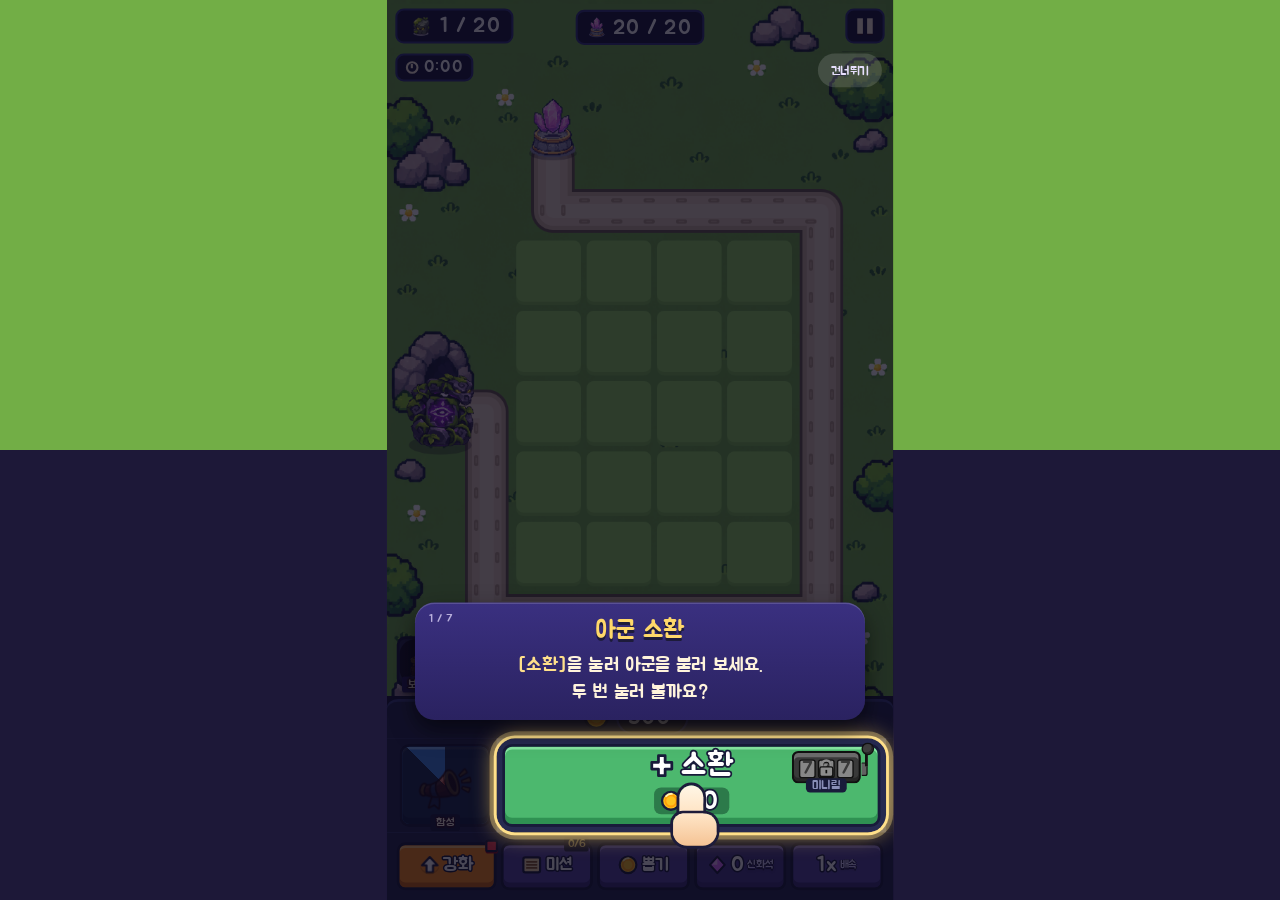
==== commit 9ac55000: "deploy 202611261701" ====
--- a/v3/game.html
+++ b/v3/game.html
@@ -9,19 +9,19 @@
 <meta name="viewport" content="width=device-width, initial-scale=1, viewport-fit=cover, user-scalable=no">
 <meta name="theme-color" content="#1b1838">
 <title>마블 디펜스 3</title>
-<link rel="stylesheet" href="css/font.css?v=202611261652">
-<link rel="stylesheet" href="css/style.css?v=202611261652">
-<link rel="stylesheet" href="css/v54.css?v=202611261652">
-<link rel="stylesheet" href="css/v56.css?v=202611261652">
-<link rel="stylesheet" href="css/v57.css?v=202611261652">
-<link rel="stylesheet" href="css/v58.css?v=202611261652">
-<link rel="stylesheet" href="css/v59.css?v=202611261652">
-<link rel="stylesheet" href="v3/lab.css?v=202611261652">
-<link rel="stylesheet" href="v3/game.css?v=202611261652">
-<link rel="stylesheet" href="v3/game3.css?v=202611261652">
-  <link rel="stylesheet" href="v3/tone_game.css?v=202611261652">
-<link rel="stylesheet" href="v3/reel3.css?v=202611261652">
-<link rel="stylesheet" href="v3/prep3.css?v=202611261652">
+<link rel="stylesheet" href="css/font.css?v=202611261701">
+<link rel="stylesheet" href="css/style.css?v=202611261701">
+<link rel="stylesheet" href="css/v54.css?v=202611261701">
+<link rel="stylesheet" href="css/v56.css?v=202611261701">
+<link rel="stylesheet" href="css/v57.css?v=202611261701">
+<link rel="stylesheet" href="css/v58.css?v=202611261701">
+<link rel="stylesheet" href="css/v59.css?v=202611261701">
+<link rel="stylesheet" href="v3/lab.css?v=202611261701">
+<link rel="stylesheet" href="v3/game.css?v=202611261701">
+<link rel="stylesheet" href="v3/game3.css?v=202611261701">
+  <link rel="stylesheet" href="v3/tone_game.css?v=202611261701">
+<link rel="stylesheet" href="v3/reel3.css?v=202611261701">
+<link rel="stylesheet" href="v3/prep3.css?v=202611261701">
 </head>
 <body class="v3">
 <div id="wrap">
@@ -87,38 +87,38 @@
     <div id="loading"><div class="ld">불러오는 중…</div></div>
   </div>
 </div>
-<script src="v3/js/manifest3.js?v=202611261652"></script>
-<script src="js/data.js?v=202611261652"></script>
-<script src="v3/js/geom3.js?v=202611261652"></script>
-<script src="js/meta.js?v=202611261652"></script>
-<script src="v3/js/v2_data.js?v=202611261652"></script>
-<script src="v3/js/v3_data.js?v=202611261652"></script>
-<script src="js/behave.js?v=202611261652"></script>
-<script src="js/coop.js?v=202611261652"></script>
-<script src="js/sim.js?v=202611261652"></script>
-<script src="v3/js/lab_cfg.js?v=202611261652"></script>
-<script src="v3/js/lab_core.js?v=202611261652"></script>
-<script src="v3/js/lab_geo.js?v=202611261652"></script>
-<script src="v3/js/lab_slide.js?v=202611261652"></script>
+<script src="v3/js/manifest3.js?v=202611261701"></script>
+<script src="js/data.js?v=202611261701"></script>
+<script src="v3/js/geom3.js?v=202611261701"></script>
+<script src="js/meta.js?v=202611261701"></script>
+<script src="v3/js/v2_data.js?v=202611261701"></script>
+<script src="v3/js/v3_data.js?v=202611261701"></script>
+<script src="js/behave.js?v=202611261701"></script>
+<script src="js/coop.js?v=202611261701"></script>
+<script src="js/sim.js?v=202611261701"></script>
+<script src="v3/js/lab_cfg.js?v=202611261701"></script>
+<script src="v3/js/lab_core.js?v=202611261701"></script>
+<script src="v3/js/lab_geo.js?v=202611261701"></script>
+<script src="v3/js/lab_slide.js?v=202611261701"></script>
 <script>LAB_CORE(SIM, DATA, GEOM, LAB); LAB_SLIDE(SIM, DATA, GEOM, LAB, LAB_GEO);</script>
-<script src="v3/js/grade3.js?v=202611261652"></script>
+<script src="v3/js/grade3.js?v=202611261701"></script>
 <script>GRADE3.install(SIM, DATA);</script>
-<script src="v3/js/prep3.js?v=202611261652"></script>
+<script src="v3/js/prep3.js?v=202611261701"></script>
 <script>PREP3.install(SIM, DATA);</script>
-<script src="v3/js/lab_botlogic.js?v=202611261652"></script>
-<script src="js/audio.js?v=202611261652"></script>
-<script src="js/haptic.js?v=202611261652"></script>
-<script src="js/net.js?v=202611261652"></script>
-<script src="v3/js/view3.js?v=202611261652"></script>
-<script src="v3/js/fxsheets.js?v=202611261652"></script>
-<script src="v3/js/fx3.js?v=202611261652"></script>
-<script src="js/ui.js?v=202611261652"></script>
-<script src="v3/js/lab_app.js?v=202611261652"></script>
-<script src="v3/js/lab_ui.js?v=202611261652"></script>
-<script src="v3/js/ui3.js?v=202611261652"></script>
-<script src="v3/js/tut3.js?v=202611261652"></script>
-<script src="v3/js/reel3.js?v=202611261652"></script>
-<script src="v3/js/prep3_ui.js?v=202611261652"></script>
-<script src="js/main.js?v=202611261652"></script>
+<script src="v3/js/lab_botlogic.js?v=202611261701"></script>
+<script src="js/audio.js?v=202611261701"></script>
+<script src="js/haptic.js?v=202611261701"></script>
+<script src="js/net.js?v=202611261701"></script>
+<script src="v3/js/view3.js?v=202611261701"></script>
+<script src="v3/js/fxsheets.js?v=202611261701"></script>
+<script src="v3/js/fx3.js?v=202611261701"></script>
+<script src="js/ui.js?v=202611261701"></script>
+<script src="v3/js/lab_app.js?v=202611261701"></script>
+<script src="v3/js/lab_ui.js?v=202611261701"></script>
+<script src="v3/js/ui3.js?v=202611261701"></script>
+<script src="v3/js/tut3.js?v=202611261701"></script>
+<script src="v3/js/reel3.js?v=202611261701"></script>
+<script src="v3/js/prep3_ui.js?v=202611261701"></script>
+<script src="js/main.js?v=202611261701"></script>
 </body>
 </html>
